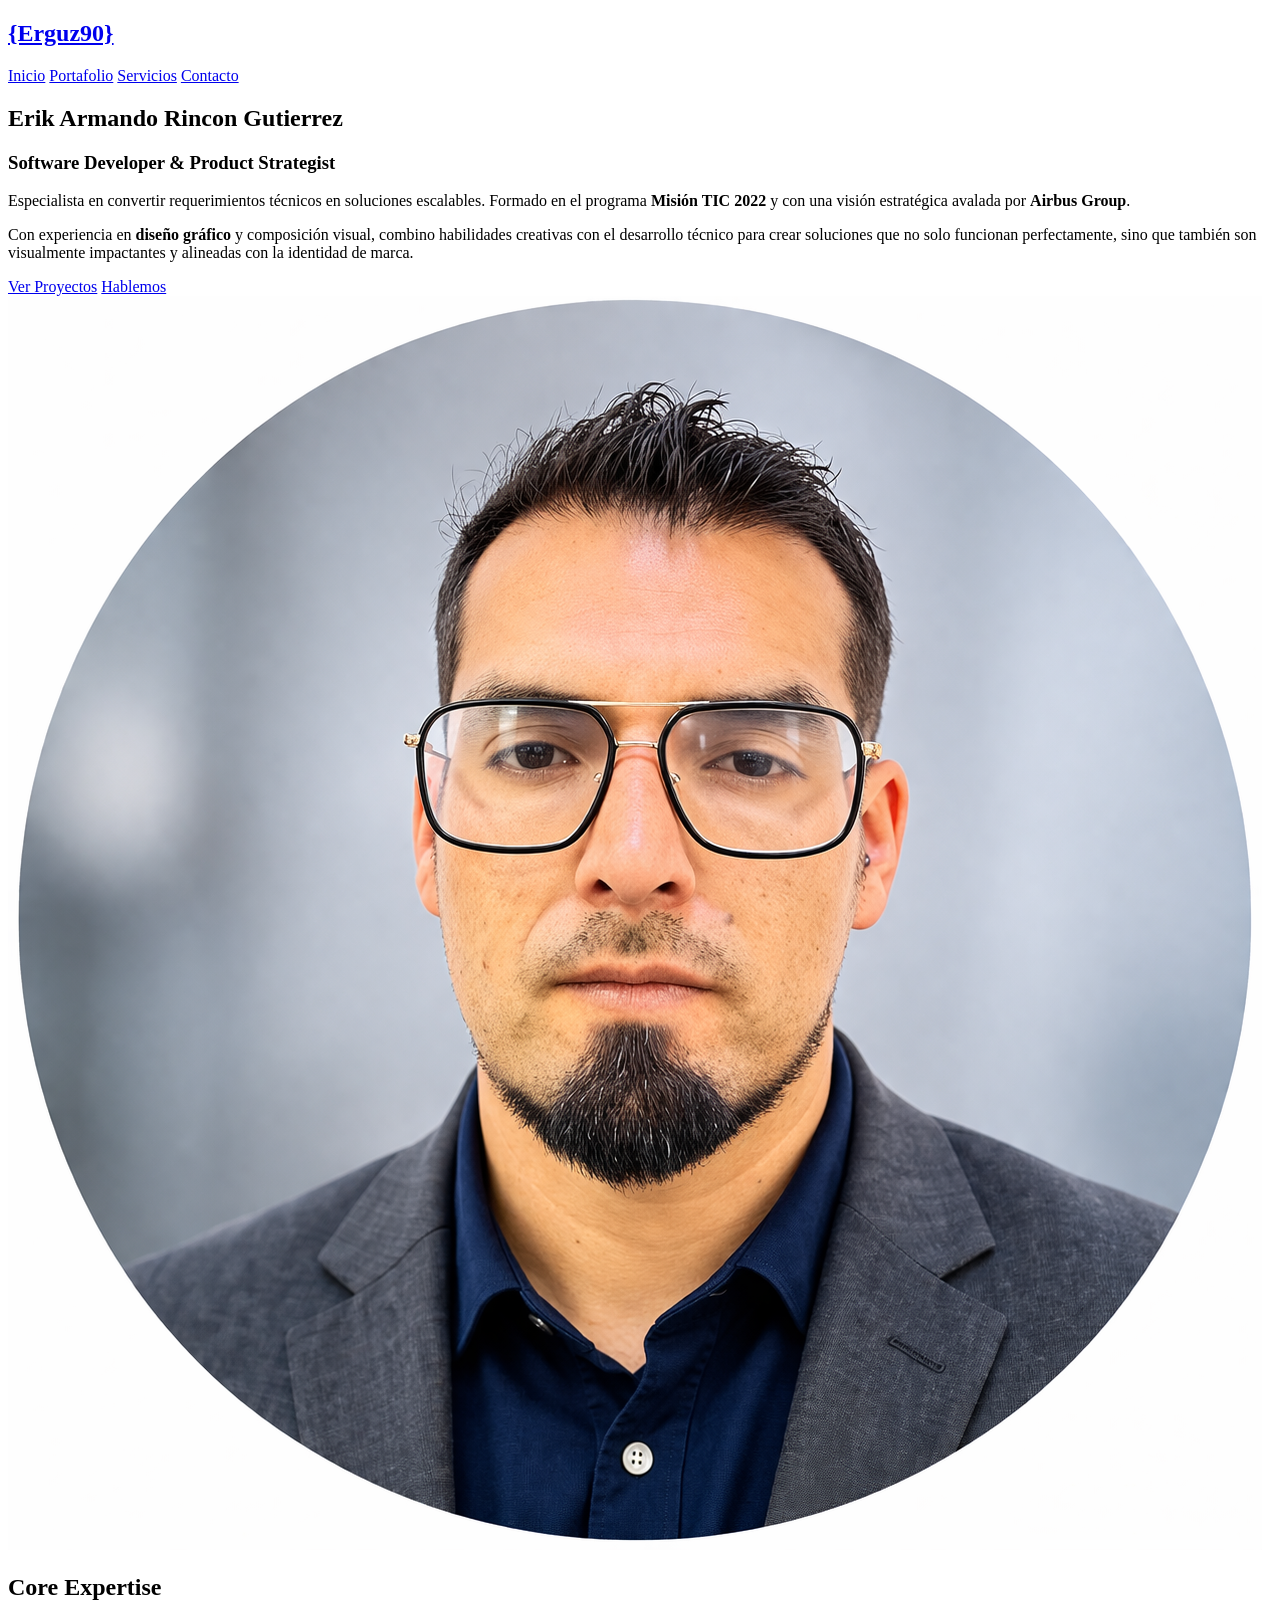
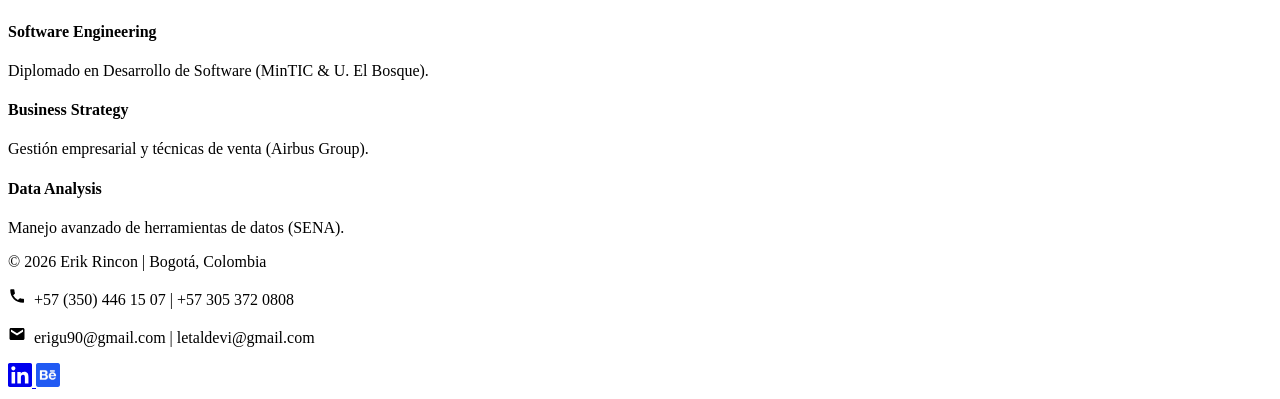
==== index.html @ 05377eed "agrego index y paginas principales" ====
<!DOCTYPE html>
<html lang="es">
<head>
    <meta charset="UTF-8">
    <meta name="viewport" content="width=device-width, initial-scale=1.0">
    <title>Erik Rincon | Software Developer & Product Strategist</title>
<link rel="stylesheet" href="css/styles.css">
</head>
<body>

<header class="navbar">
    
    <nav>
        <a href=index.html><h1 class="logo"><span>{Erguz90}</span></h1></a>
        <a href="index.html">Inicio</a>
        <a href="portfolio.html">Portafolio</a>
        <a href="services.html">Servicios</a>
        <a href="contact.html">Contacto</a>
    </nav>
</header>

<section class="hero glass">
    <div class="hero-container">
        <div class="hero-text">
            <h2>Erik Armando Rincon Gutierrez</h2>
            <h3>Software Developer & Product Strategist</h3>
            <p>
                Especialista en convertir requerimientos técnicos en soluciones escalables. 
                Formado en el programa <strong>Misión TIC 2022</strong> y con una visión 
                estratégica avalada por <strong>Airbus Group</strong>.
            </p>
            <p>
                Con experiencia en <strong>diseño gráfico</strong> y composición visual, 
                combino habilidades creativas con el desarrollo técnico para crear soluciones 
                que no solo funcionan perfectamente, sino que también son visualmente impactantes 
                y alineadas con la identidad de marca.
            </p>
            <div class="hero-btns">
                <a href="portfolio.html" class="btn">Ver Proyectos</a>
                <a href="contact.html" class="btn btn-outline">Hablemos</a>
            </div>
        </div>
        <div class="hero-image">
            <img src="css/img/foto hoja de vida.png" alt="Erik Rincon">
        </div>
    </div>
</section>

<section class="experience-summary glass">
    <h2>Core Expertise</h2>
    <div class="skills-grid">
        <div class="skill-item">
            <h4>Software Engineering</h4>
            <p>Diplomado en Desarrollo de Software (MinTIC & U. El Bosque).</p>
        </div>
        <div class="skill-item">
            <h4>Business Strategy</h4>
            <p>Gestión empresarial y técnicas de venta (Airbus Group).</p>
        </div>
        <div class="skill-item">
            <h4>Data Analysis</h4>
            <p>Manejo avanzado de herramientas de datos (SENA).</p>
        </div>
    </div>
</section>

<footer>
    <div class="footer-content">
        <p><span class="copyright-icon">©</span> 2026 Erik Rincon | Bogotá, Colombia</p>
        <div class="footer-contact">
            <p><svg viewBox="0 0 24 24" xmlns="http://www.w3.org/2000/svg" style="width: 18px; height: 18px; margin-right: 0.5rem; fill: currentColor;"><path d="M6.62 10.79a15.053 15.053 0 006.59 6.59l2.2-2.2a1 1 0 011.11-.21c1.2.48 2.5.74 3.85.74a1 1 0 011 1V20a1 1 0 01-1 1C10.07 21 3 13.93 3 4a1 1 0 011-1h3.5a1 1 0 011 1c0 1.35.26 2.65.74 3.85a1 1 0 01-.21 1.11l-2.41 2.41z"/></svg>+57 (350) 446 15 07 | +57 305 372 0808</p>
            <p><svg viewBox="0 0 24 24" xmlns="http://www.w3.org/2000/svg" style="width: 18px; height: 18px; margin-right: 0.5rem; fill: currentColor;"><path d="M20 4H4c-1.1 0-2 .9-2 2v12c0 1.1.9 2 2 2h16c1.1 0 2-.9 2-2V6c0-1.1-.9-2-2-2zm0 4.99l-8 4.99-8-4.99V6l8 4.99L20 6v2.99z"/></svg>erigu90@gmail.com | letaldevi@gmail.com</p>
        </div>
        <div class="footer-social">
            <a href="https://www.linkedin.com/in/erguz90/" target="_blank" title="LinkedIn">
                <svg xmlns="http://www.w3.org/2000/svg" width="24" height="24" viewBox="0 0 24 24" fill="currentColor">
                    <path d="M20.447 20.452h-3.554v-5.569c0-1.328-.027-3.037-1.852-3.037-1.853 0-2.136 1.445-2.136 2.939v5.667H9.351V9h3.414v1.561h.046c.477-.9 1.637-1.85 3.37-1.85 3.601 0 4.267 2.37 4.267 5.455v6.286zM5.337 7.433c-1.144 0-2.063-.926-2.063-2.065 0-1.138.92-2.063 2.063-2.063 1.14 0 2.064.925 2.064 2.063 0 1.139-.925 2.065-2.064 2.065zm1.782 13.019H3.555V9h3.564v11.452zM22.225 0H1.771C.792 0 0 .774 0 1.729v20.542C0 23.227.792 24 1.771 24h20.451C23.2 24 24 23.227 24 22.271V1.729C24 .774 23.2 0 22.225 0Z"/>
                </svg>
            </a>
            <a href="https://www.behance.net/erigu900202/" target="_blank" title="Behance">
                <img src="css/img/behance.png" alt="Behance" style="width: 24px; height: 24px;">
            </a>
        </div>
    </div>
</footer>

</body>
</html>
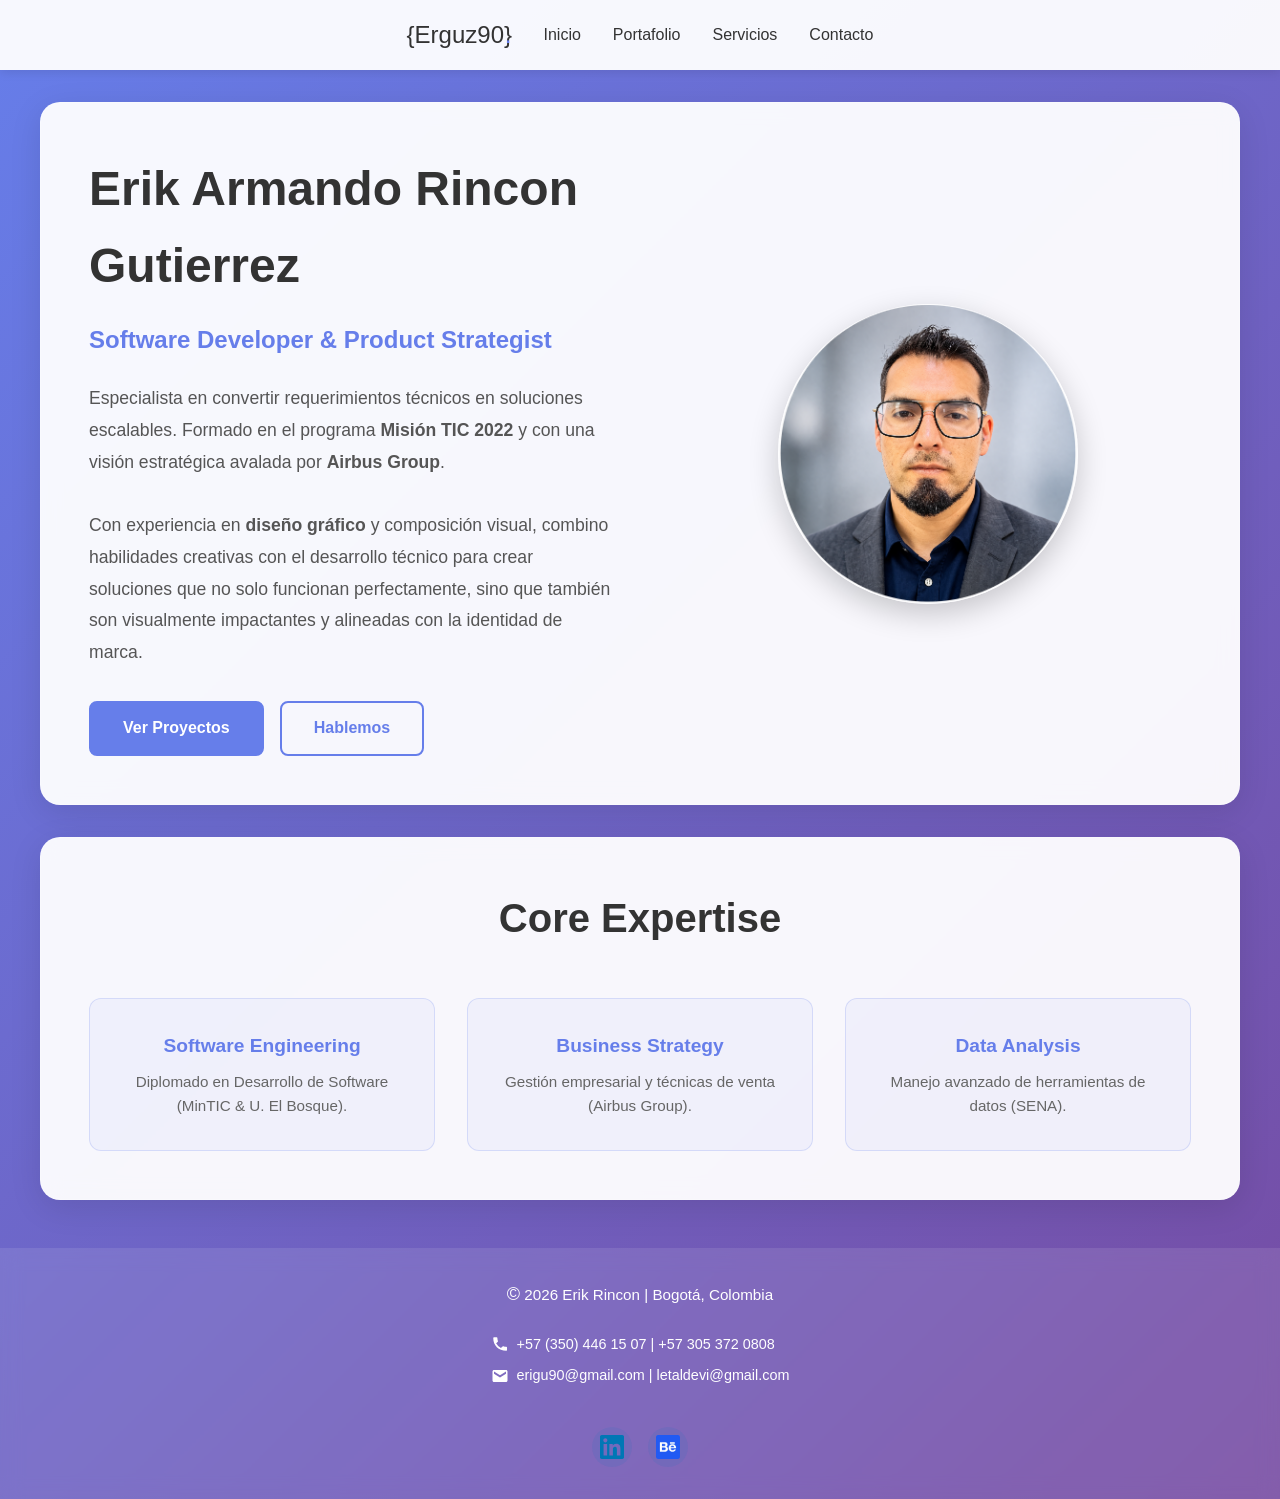
==== commit 016f66fc: "Update index.html cambios para el menu/navbar" ====
--- a/index.html
+++ b/index.html
@@ -4,18 +4,27 @@
     <meta charset="UTF-8">
     <meta name="viewport" content="width=device-width, initial-scale=1.0">
     <title>Erik Rincon | Software Developer & Product Strategist</title>
-<link rel="stylesheet" href="css/styles.css">
+    <link rel="stylesheet" href="css/styles.css">
+    <link rel="stylesheet" href="https://cdnjs.cloudflare.com/ajax/libs/font-awesome/6.0.0/css/all.min.css">
 </head>
 <body>
 
 <header class="navbar">
-    
     <nav>
-        <a href=index.html><h1 class="logo"><span>{Erguz90}</span></h1></a>
-        <a href="index.html">Inicio</a>
-        <a href="portfolio.html">Portafolio</a>
-        <a href="services.html">Servicios</a>
-        <a href="contact.html">Contacto</a>
+        <div class="logo"> {Erguz90}<span>.</span> </div>
+        
+        <button class="menu-toggle large-bars" id="mobile-menu">
+            <span class="bar-thick"></span>
+            <span class="bar-thick"></span>
+            <span class="bar-thick"></span>
+        </button>
+
+        <ul class="nav-links">
+            <li><a href="index.html">Inicio</a></li>
+            <li><a href="portfolio.html">Portafolio</a></li>
+            <li><a href="services.html">Servicios</a></li>
+            <li><a href="contact.html">Contacto</a></li>
+        </ul>
     </nav>
 </header>
 
@@ -83,6 +92,6 @@
         </div>
     </div>
 </footer>
-
+<script src="js/script.js"></script>
 </body>
-</html>+</html>
--- a/css/styles.css
+++ b/css/styles.css
@@ -0,0 +1,924 @@
+/* Footer Styles */
+footer {
+    background-color: rgba(255, 255, 255, 0.1);
+    padding: 2rem;
+    text-align: center;
+    margin-top: 3rem;
+    backdrop-filter: blur(10px);
+}
+
+.footer-content {
+    max-width: 1200px;
+    margin: 0 auto;
+    display: flex;
+    flex-direction: column;
+    align-items: center;
+    gap: 1rem;
+}
+
+.footer-content p {
+    margin: 0;
+    color: white;
+    font-size: 0.95rem;
+}
+
+.footer-contact {
+    text-align: center;
+    margin-bottom: 1rem;
+}
+
+.footer-contact p {
+    display: flex;
+    align-items: center;
+    margin: 0.5rem 0;
+    font-size: 0.9rem;
+}
+
+.copyright-icon {
+    font-size: 18px;
+}
+
+.footer-social {
+    display: flex;
+    gap: 1rem;
+}
+
+.footer-social a {
+    display: inline-flex;
+    align-items: center;
+    justify-content: center;
+    width: 40px;
+    height: 40px;
+    border-radius: 50%;
+    background-color: rgba(0, 119, 181, 0.1);
+    color: #0077b5;
+    transition: all 0.3s ease;
+    text-decoration: none;
+}
+
+.footer-social a:hover {
+    background-color: #0077b5;
+    color: white;
+    transform: translateY(-3px);
+    box-shadow: 0 4px 12px rgba(0, 119, 181, 0.3);
+}
+
+.footer-social svg {
+    width: 24px;
+    height: 24px;
+}
+
+/* General Styles */
+* {
+    margin: 0;
+    padding: 0;
+    box-sizing: border-box;
+}
+
+body {
+    font-family: 'Segoe UI', Tahoma, Geneva, Verdana, sans-serif;
+    line-height: 1.6;
+    color: #333;
+    background: linear-gradient(135deg, #667eea 0%, #764ba2 100%);
+    min-height: 100vh;
+}
+
+/* Navbar */
+.navbar {
+    background-color: rgba(255, 255, 255, 0.95);
+    padding: 1rem 2rem;
+    box-shadow: 0 2px 10px rgba(0, 0, 0, 0.1);
+    position: sticky;
+    top: 0;
+    z-index: 100;
+}
+
+.navbar nav {
+    max-width: 1200px;
+    margin: 0 auto;
+    display: flex;
+    justify-content: center;
+    align-items: center;
+    gap: 2rem;
+}
+.nav-links {
+    display: flex;
+    list-style: none;
+    gap: 2rem;
+    align-items: center;
+}
+.navbar a {
+    text-decoration: none;
+    color: #333;
+    font-weight: 500;
+    transition: color 0.3s ease;
+}
+
+.navbar a:hover {
+    color: #667eea;
+}
+
+.logo {
+    font-size: 1.5rem;
+    margin: 0;
+}
+
+.logo span {
+    color: #667eea;
+    margin-left: -0.3em;
+}
+
+/* Glass Effect */
+.glass {
+    background: rgba(255, 255, 255, 0.95);
+    backdrop-filter: blur(10px);
+    border-radius: 20px;
+    border: 1px solid rgba(255, 255, 255, 0.2);
+    padding: 3rem;
+    margin: 2rem auto;
+    max-width: 1200px;
+    box-shadow: 0 8px 32px rgba(0, 0, 0, 0.1);
+}
+
+/* Hero Section */
+.hero {
+    min-height: 70vh;
+    display: flex;
+    align-items: center;
+}
+
+.hero-container {
+    display: grid;
+    grid-template-columns: 1fr 1fr;
+    gap: 3rem;
+    align-items: center;
+    width: 100%;
+}
+
+.hero-text h2 {
+    font-size: 3rem;
+    margin-bottom: 1rem;
+    color: #333;
+}
+
+.hero-text h3 {
+    font-size: 1.5rem;
+    color: #667eea;
+    margin-bottom: 1.5rem;
+    font-weight: 600;
+}
+
+.hero-text p {
+    font-size: 1.1rem;
+    color: #555;
+    margin-bottom: 2rem;
+    line-height: 1.8;
+}
+
+.hero-btns {
+    display: flex;
+    gap: 1rem;
+    flex-wrap: wrap;
+}
+
+.btn {
+    padding: 0.8rem 2rem;
+    border-radius: 8px;
+    background-color: #667eea;
+    color: white;
+    text-decoration: none;
+    font-weight: 600;
+    transition: all 0.3s ease;
+    border: 2px solid #667eea;
+    cursor: pointer;
+}
+
+.btn:hover {
+    background-color: #764ba2;
+    border-color: #764ba2;
+    transform: translateY(-2px);
+    box-shadow: 0 4px 12px rgba(102, 126, 234, 0.4);
+}
+
+.btn-outline {
+    background-color: transparent;
+    color: #667eea;
+}
+
+.btn-outline:hover {
+    background-color: #667eea;
+    color: white;
+}
+
+.hero-image {
+    display: flex;
+    justify-content: center;
+    align-items: center;
+}
+
+.hero-image img {
+    max-width: 100%;
+    height: auto;
+    width: 300px;
+    height: 300px;
+    border-radius: 50%;
+    object-fit: cover;
+    box-shadow: 0 10px 30px rgba(0, 0, 0, 0.2);
+}
+
+/* Experience Summary / Skills */
+.experience-summary {
+    text-align: center;
+}
+
+.experience-summary h2 {
+    font-size: 2.5rem;
+    margin-bottom: 3rem;
+    color: #333;
+}
+
+.skills-grid {
+    display: grid;
+    grid-template-columns: repeat(auto-fit, minmax(250px, 1fr));
+    gap: 2rem;
+}
+
+.skill-item {
+    padding: 2rem;
+    background-color: rgba(102, 126, 234, 0.05);
+    border-radius: 12px;
+    border: 1px solid rgba(102, 126, 234, 0.2);
+    transition: all 0.3s ease;
+}
+
+.skill-item:hover {
+    background-color: rgba(102, 126, 234, 0.1);
+    transform: translateY(-5px);
+    box-shadow: 0 8px 20px rgba(102, 126, 234, 0.2);
+}
+
+.skill-item h4 {
+    color: #667eea;
+    margin-bottom: 0.5rem;
+    font-size: 1.2rem;
+}
+
+.skill-item p {
+    color: #666;
+    font-size: 0.95rem;
+}
+
+/* Portfolio Section */
+.portfolio {
+    text-align: center;
+}
+
+.portfolio h1 {
+    font-size: 2.5rem;
+    margin-bottom: 0.5rem;
+    color: #333;
+}
+
+.portfolio-subtitle {
+    color: #667eea;
+    font-size: 1.1rem;
+    margin-bottom: 3rem;
+}
+
+.projects-grid {
+    display: grid;
+    grid-template-columns: repeat(auto-fit, minmax(300px, 1fr));
+    gap: 2rem;
+    margin-top: 2rem;
+}
+
+.project-card {
+    background: white;
+    border-radius: 12px;
+    overflow: hidden;
+    box-shadow: 0 4px 15px rgba(0, 0, 0, 0.1);
+    transition: all 0.3s ease;
+    display: flex;
+    flex-direction: column;
+}
+
+.project-card:hover {
+    transform: translateY(-8px);
+    box-shadow: 0 12px 30px rgba(102, 126, 234, 0.2);
+}
+
+.project-image {
+    width: 100%;
+    height: 200px;
+    overflow: hidden;
+    background-color: #f0f0f0;
+}
+
+.project-image img {
+    width: 100%;
+    height: 100%;
+    object-fit: cover;
+    transition: transform 0.3s ease;
+}
+
+.project-card:hover .project-image img {
+    transform: scale(1.05);
+}
+
+.project-content {
+    padding: 1.5rem;
+    flex-grow: 1;
+    display: flex;
+    flex-direction: column;
+}
+
+.project-content h3 {
+    font-size: 1.3rem;
+    color: #333;
+    margin-bottom: 0.8rem;
+}
+
+.project-content p {
+    color: #666;
+    font-size: 0.95rem;
+    margin-bottom: 1rem;
+    flex-grow: 1;
+}
+
+.project-tags {
+    display: flex;
+    gap: 0.5rem;
+    margin-bottom: 1rem;
+    flex-wrap: wrap;
+}
+
+.tag {
+    display: inline-block;
+    background-color: rgba(102, 126, 234, 0.1);
+    color: #667eea;
+    padding: 0.3rem 0.8rem;
+    border-radius: 20px;
+    font-size: 0.8rem;
+    font-weight: 500;
+}
+
+.btn-small {
+    padding: 0.6rem 1.5rem;
+    font-size: 0.9rem;
+    align-self: flex-start;
+}
+.menu-toggle.large-bars {
+    display: none;
+    flex-direction: column;
+    justify-content: space-between;
+    width: 30px;  /* Ancho total grande */
+    height: 30px; /* Alto total grande */
+    background: none;
+    border: none;
+    cursor: pointer;
+    padding: 0;
+    z-index: 1000;
+}
+
+.bar-thick {
+    width: 100%;
+    height: 6px; /* Líneas muy gruesas */
+    background-color: #667eea; /* Tu color principal */
+    border-radius: 10px;
+    transition: all 0.3s ease;
+}
+/* Responsive Design */
+@media (max-width: 768px) {
+    .hero-container {
+        grid-template-columns: 1fr;
+    }
+    
+    .hero-text {
+        order: 2;
+    }
+    
+    .hero-image {
+        order: 1;
+    }
+    
+    .hero-text h2 {
+        font-size: 2rem;
+    }
+    
+    .hero-text h3 {
+        font-size: 1.2rem;
+    }
+    
+    .glass {
+        padding: 1.5rem;
+        margin: 1rem;
+    }
+    .menu-toggle.large-bars {
+        display: flex;
+    }
+    .navbar nav {
+        gap: 1rem;
+    }
+    .nav-links {
+        position: fixed;
+        left: -100%; /* Escondido a la izquierda */
+        top: 0;
+        flex-direction: column;
+        background: rgba(255, 255, 255, 0.98);
+        backdrop-filter: blur(10px);
+        width: 70%;
+        height: 100vh;
+        padding-top: 100px;
+        transition: 0.4s ease;
+        box-shadow: -10px 0 20px rgba(0,0,0,0.1);
+        z-index: 999;
+    }
+
+    .nav-links.active {
+        left: 0; /* Desliza hacia adentro */
+    }
+
+    /* Ajuste para que el logo no se vea minúsculo */
+    .logo {
+        font-size: 1.4rem;
+    }
+}
+    .footer-content {
+        gap: 1rem;
+        flex-direction: column;
+    }
+    
+    .projects-grid {
+        grid-template-columns: 1fr;
+    }
+
+
+/* Modal Styles */
+.modal {
+    display: none;
+    position: fixed;
+    z-index: 1000;
+    left: 0;
+    top: 0;
+    width: 100%;
+    height: 100%;
+    background-color: rgba(0, 0, 0, 0.8);
+    backdrop-filter: blur(5px);
+}
+
+.modal-content {
+    background-color: white;
+    margin: 5% auto;
+    padding: 2rem;
+    border-radius: 15px;
+    width: 90%;
+    max-width: 1200px;
+    max-height: 80vh;
+    overflow-y: auto;
+    position: relative;
+    box-shadow: 0 20px 60px rgba(0, 0, 0, 0.3);
+}
+
+.close {
+    position: absolute;
+    right: 20px;
+    top: 15px;
+    color: #aaa;
+    font-size: 28px;
+    font-weight: bold;
+    cursor: pointer;
+    transition: color 0.3s ease;
+}
+
+.close:hover,
+.close:focus {
+    color: #667eea;
+}
+
+#modalTitle {
+    color: #333;
+    margin-bottom: 1.5rem;
+    font-size: 2rem;
+    text-align: center;
+}
+
+.modal-images {
+    display: grid;
+    grid-template-columns: repeat(auto-fit, minmax(260px, 1fr));
+    grid-auto-rows: minmax(220px, auto);
+    gap: 1rem;
+    margin-top: 1rem;
+    align-items: start;
+}
+
+.modal-image-frame,
+.modal-video-frame {
+    width: 100%;
+    border-radius: 18px;
+    overflow: hidden;
+    box-shadow: 0 6px 22px rgba(0, 0, 0, 0.18);
+    background-color: #fff;
+    display: flex;
+    justify-content: center;
+    align-items: center;
+    position: relative;
+}
+
+.modal-image-frame-vertical,
+.modal-video-frame {
+    min-height: 340px;
+}
+
+.modal-media {
+    width: 100%;
+    height: 100%;
+    display: block;
+    border-radius: 8px;
+    transition: transform 0.35s ease;
+    cursor: pointer;
+    object-fit: cover;
+}
+
+.modal-image {
+    background-color: #f8f8f8;
+}
+
+.modal-video {
+    width: 100%;
+    height: 100%;
+    object-fit: contain;
+    background-color: #000;
+}
+
+.modal-video:fullscreen,
+.modal-video:-webkit-full-screen,
+.modal-video:-moz-full-screen,
+.modal-video:-ms-fullscreen {
+    width: auto;
+    height: 100%;
+    object-fit: contain;
+    background-color: #000;
+}
+
+.modal-media:hover {
+    transform: scale(1.06);
+}
+
+/* Modal responsive */
+@media (max-width: 768px) {
+    .modal-content {
+        margin: 2% auto;
+        padding: 1rem;
+        width: 95%;
+        max-height: 90vh;
+    }
+    
+    .modal-images {
+        grid-template-columns: 1fr;
+        gap: 0.8rem;
+    }
+    
+    .modal-image-frame-vertical,
+    .modal-video-frame {
+        min-height: 260px;
+    }
+    
+    .modal-video {
+        min-height: 260px;
+    }
+}
+
+/* Services Page Styles */
+.services-hero {
+    text-align: center;
+    margin-top: 2rem;
+}
+
+.services-hero h2 {
+    font-size: 2.5rem;
+    color: #333;
+    margin-bottom: 1rem;
+}
+
+.services-hero p {
+    font-size: 1.2rem;
+    color: #555;
+}
+
+.services-list {
+    display: grid;
+    grid-template-columns: repeat(auto-fit, minmax(300px, 1fr));
+    gap: 2rem;
+    margin: 3rem auto;
+}
+
+.service-card {
+    background: rgba(255, 255, 255, 0.9);
+    padding: 2rem;
+    border-radius: 15px;
+    box-shadow: 0 4px 15px rgba(0, 0, 0, 0.1);
+    transition: transform 0.3s ease, box-shadow 0.3s ease;
+    display: grid;
+    grid-template-columns: 200px 1fr;
+    gap: 1.5rem;
+    align-items: center;
+}
+
+.service-card:hover {
+    transform: translateY(-5px);
+    box-shadow: 0 8px 25px rgba(0, 0, 0, 0.15);
+}
+
+.service-card-image img {
+    width: 100%;
+    height: auto;
+    border-radius: 14px;
+    display: block;
+    object-fit: cover;
+}
+
+.service-card-content h3 {
+    font-size: 1.5rem;
+    color: #667eea;
+    margin-bottom: 1rem;
+}
+
+.service-card-content p {
+    color: #555;
+    margin-bottom: 1.5rem;
+}
+
+@media (max-width: 768px) {
+    .service-card {
+        grid-template-columns: 1fr;
+        text-align: center;
+    }
+
+    .service-card-image {
+        max-width: 100%;
+        margin: 0 auto;
+    }
+
+    .service-card-content {
+        display: block;
+    }
+}
+
+.service-card ul {
+    list-style: none;
+    padding: 0;
+}
+
+.service-card li {
+    color: #333;
+    margin-bottom: 0.5rem;
+    padding-left: 1.5rem;
+    position: relative;
+}
+
+.service-card li::before {
+    content: '✓';
+    color: #667eea;
+    position: absolute;
+    left: 0;
+}
+
+.cta {
+    text-align: center;
+    margin: 3rem auto;
+}
+
+.cta h2 {
+    font-size: 2rem;
+    color: #333;
+    margin-bottom: 1rem;
+}
+
+.cta p {
+    font-size: 1.1rem;
+    color: #555;
+    margin-bottom: 2rem;
+}
+
+/* Contact Page */
+.contact-page {
+    max-width: 1200px;
+    margin: 2rem auto;
+    display: grid;
+    gap: 2rem;
+}
+
+.contact-grid {
+    display: grid;
+    grid-template-columns: 1fr 1fr;
+    gap: 2rem;
+}
+
+.contact-left,
+.contact-right {
+    border-radius: 24px;
+    overflow: hidden;
+    min-height: 500px;
+}
+
+.contact-left {
+    background-color: #0f1a3f;
+    color: #f1f1f1;
+    padding: 3rem 2.5rem;
+    display: flex;
+    flex-direction: column;
+    justify-content: center;
+    gap: 2rem;
+}
+
+.contact-left h2,
+.contact-right h2 {
+    margin-bottom: 1.5rem;
+    letter-spacing: 0.2em;
+    text-transform: uppercase;
+    font-size: 2rem;
+    word-wrap: break-word;
+    text-align: center;
+}
+
+.contact-left p,
+.contact-left a,
+.contact-left li {
+    color: rgba(255, 255, 255, 0.9);
+}
+
+.contact-left .contact-block {
+    display: flex;
+    flex-direction: column;
+    gap: 1rem;
+}
+
+.contact-left .contact-block strong {
+    display: block;
+    margin-bottom: 0.5rem;
+    color: #667eea;
+}
+
+.contact-left .contact-block a {
+    color: #fff;
+    text-decoration: none;
+}
+
+.contact-left .contact-block a:hover {
+    color: #764ba2;
+}
+
+.contact-left .social-links {
+    display: flex;
+    gap: 1rem;
+    margin-top: 0.5rem;
+}
+
+.contact-left .social-links a {
+    width: 40px;
+    height: 40px;
+    display: inline-flex;
+    align-items: center;
+    justify-content: center;
+    background: rgba(255,255,255,0.08);
+    border-radius: 50%;
+    color: #fff;
+    transition: background 0.3s ease;
+}
+
+.contact-left .social-links a:hover {
+    background: #667eea;
+    color: #fff;
+}
+
+.contact-left .contact-list {
+    list-style: none;
+    padding: 0;
+    margin: 0;
+    display: grid;
+    gap: 0.75rem;
+}
+
+.contact-left .contact-list li {
+    display: flex;
+    align-items: center;
+    gap: 0.75rem;
+    font-size: 0.95rem;
+}
+
+.contact-left .contact-list svg {
+    width: 22px;
+    height: 22px;
+    fill: #667eea;
+}
+
+.contact-right {
+    position: relative;
+    background-color: #fff;
+    padding: 3rem;
+}
+
+.contact-right::before {
+    content: '';
+    position: absolute;
+    left: 0;
+    top: 0;
+    width: 110px;
+    height: 100%;
+    background: #667eea;
+    z-index: 0;
+}
+
+.contact-right .contact-form {
+    position: relative;
+    z-index: 1;
+    display: flex;
+    flex-direction: column;
+    gap: 1.5rem;
+}
+
+.contact-right .contact-form h2 {
+    color: #111;
+}
+
+.contact-right label {
+    font-weight: 600;
+    color: #333;
+    display: block;
+    margin-bottom: 0.5rem;
+}
+
+.contact-right input,
+.contact-right textarea {
+    width: 100%;
+    border: 1px solid #ddd;
+    border-radius: 12px;
+    padding: 1rem 1.1rem;
+    font-size: 1rem;
+    background: #f8f8f8;
+    color: #222;
+    outline: none;
+    transition: border-color 0.2s ease, box-shadow 0.2s ease;
+}
+
+.contact-right input:focus,
+.contact-right textarea:focus {
+    border-color: #667eea;
+    box-shadow: 0 0 0 4px rgba(102, 126, 234, 0.12);
+}
+
+.contact-right textarea {
+    min-height: 160px;
+    resize: vertical;
+}
+
+.contact-right .contact-submit {
+    width: fit-content;
+    padding: 0.95rem 2rem;
+    border-radius: 10px;
+    background-color: transparent;
+    border: 2px solid #667eea;
+    color: #111;
+    font-weight: 700;
+    text-transform: uppercase;
+    letter-spacing: 0.08em;
+    cursor: pointer;
+    transition: background 0.3s ease, color 0.3s ease;
+}
+
+.contact-right .contact-submit:hover {
+    background-color: #667eea;
+    color: #fff;
+}
+
+@media (max-width: 900px) {
+    .contact-grid {
+        grid-template-columns: 1fr;
+    }
+
+    .contact-left,
+    .contact-right {
+        min-height: auto;
+    }
+
+    .contact-right::before {
+        width: 100%;
+        height: 140px;
+    }
+
+    .contact-right {
+        padding-top: 5rem;
+    }
+}
+@media (max-width: 480px) {
+    .navbar {
+        padding: 1rem; /* Menos espacio lateral en móviles */
+    }
+    .navbar nav {
+        justify-content: space-between;
+        gap: 0.5rem;
+    }
+    .logo {
+        font-size: 1.2rem; /* Logo más pequeño en móvil */
+    }
+}
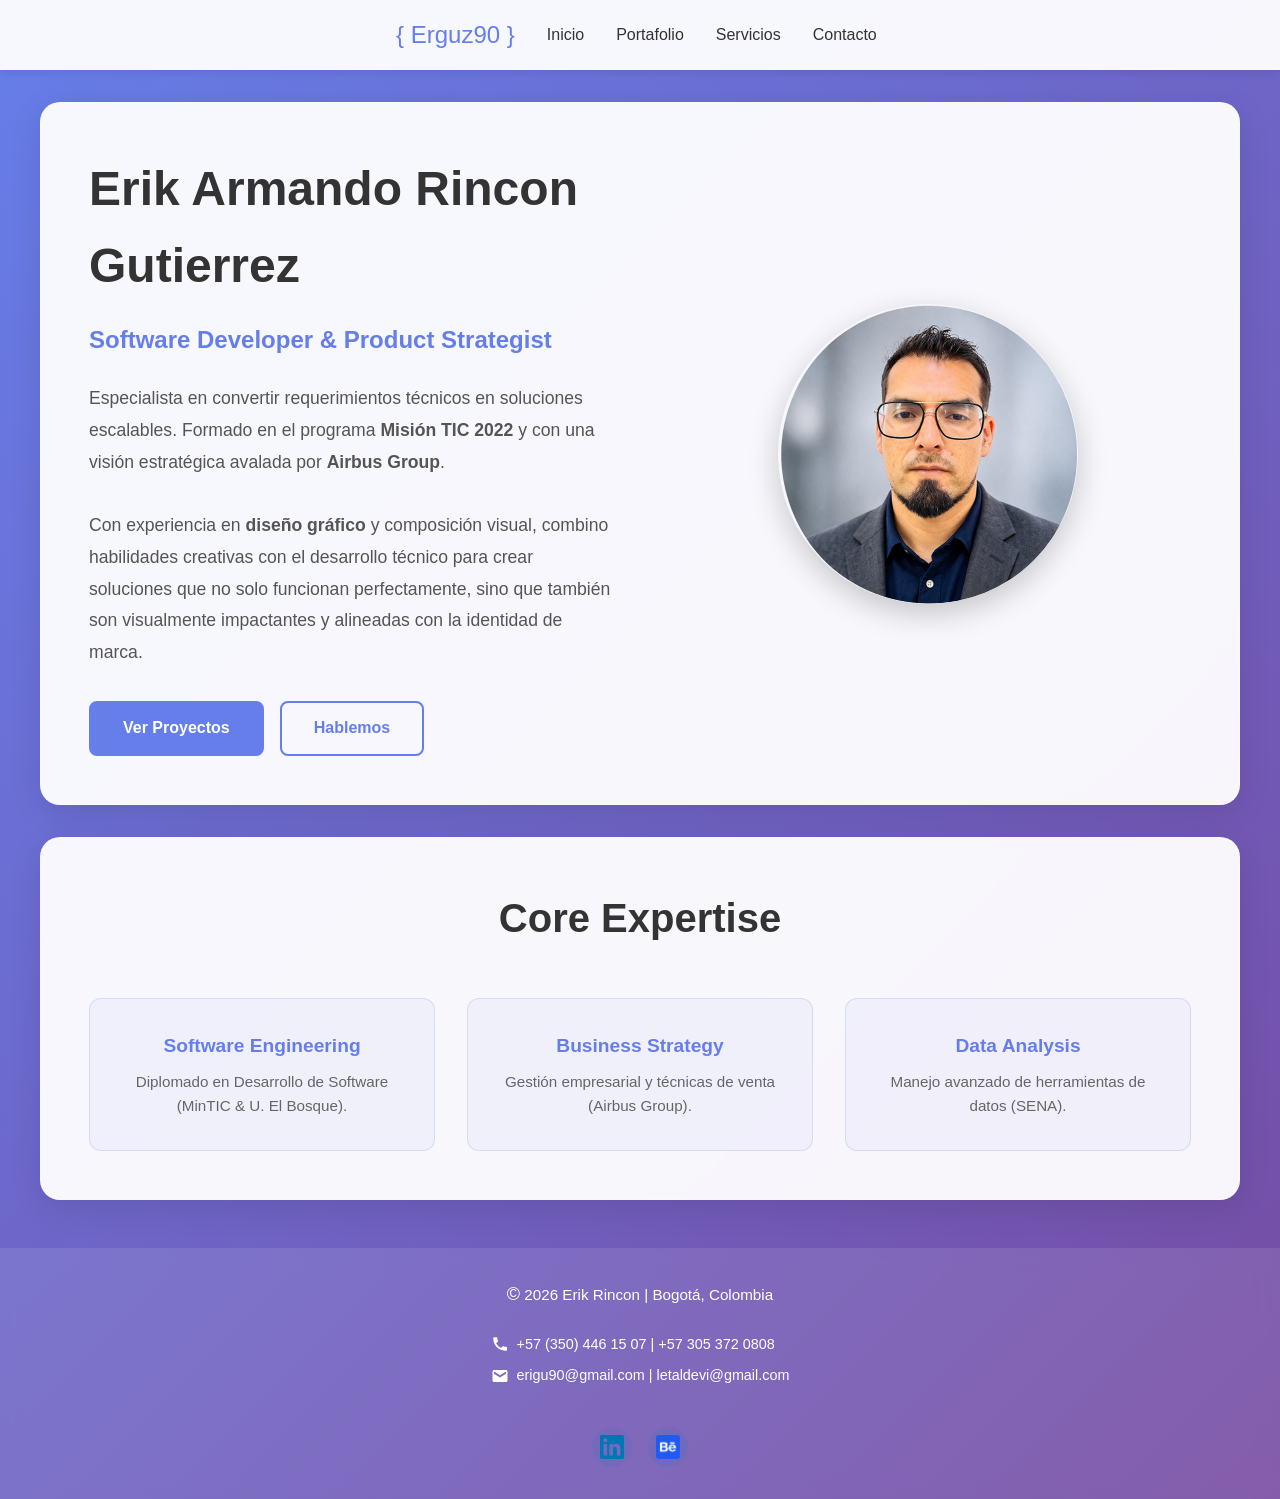
==== commit 47ff870e: "Update index.html" ====
--- a/index.html
+++ b/index.html
@@ -11,7 +11,7 @@
 
 <header class="navbar">
     <nav>
-        <div class="logo"> {Erguz90}<span>.</span> </div>
+        <div class="logo"><span>{ Erguz90 }</span> </div>
         
         <button class="menu-toggle large-bars" id="mobile-menu">
             <span class="bar-thick"></span>
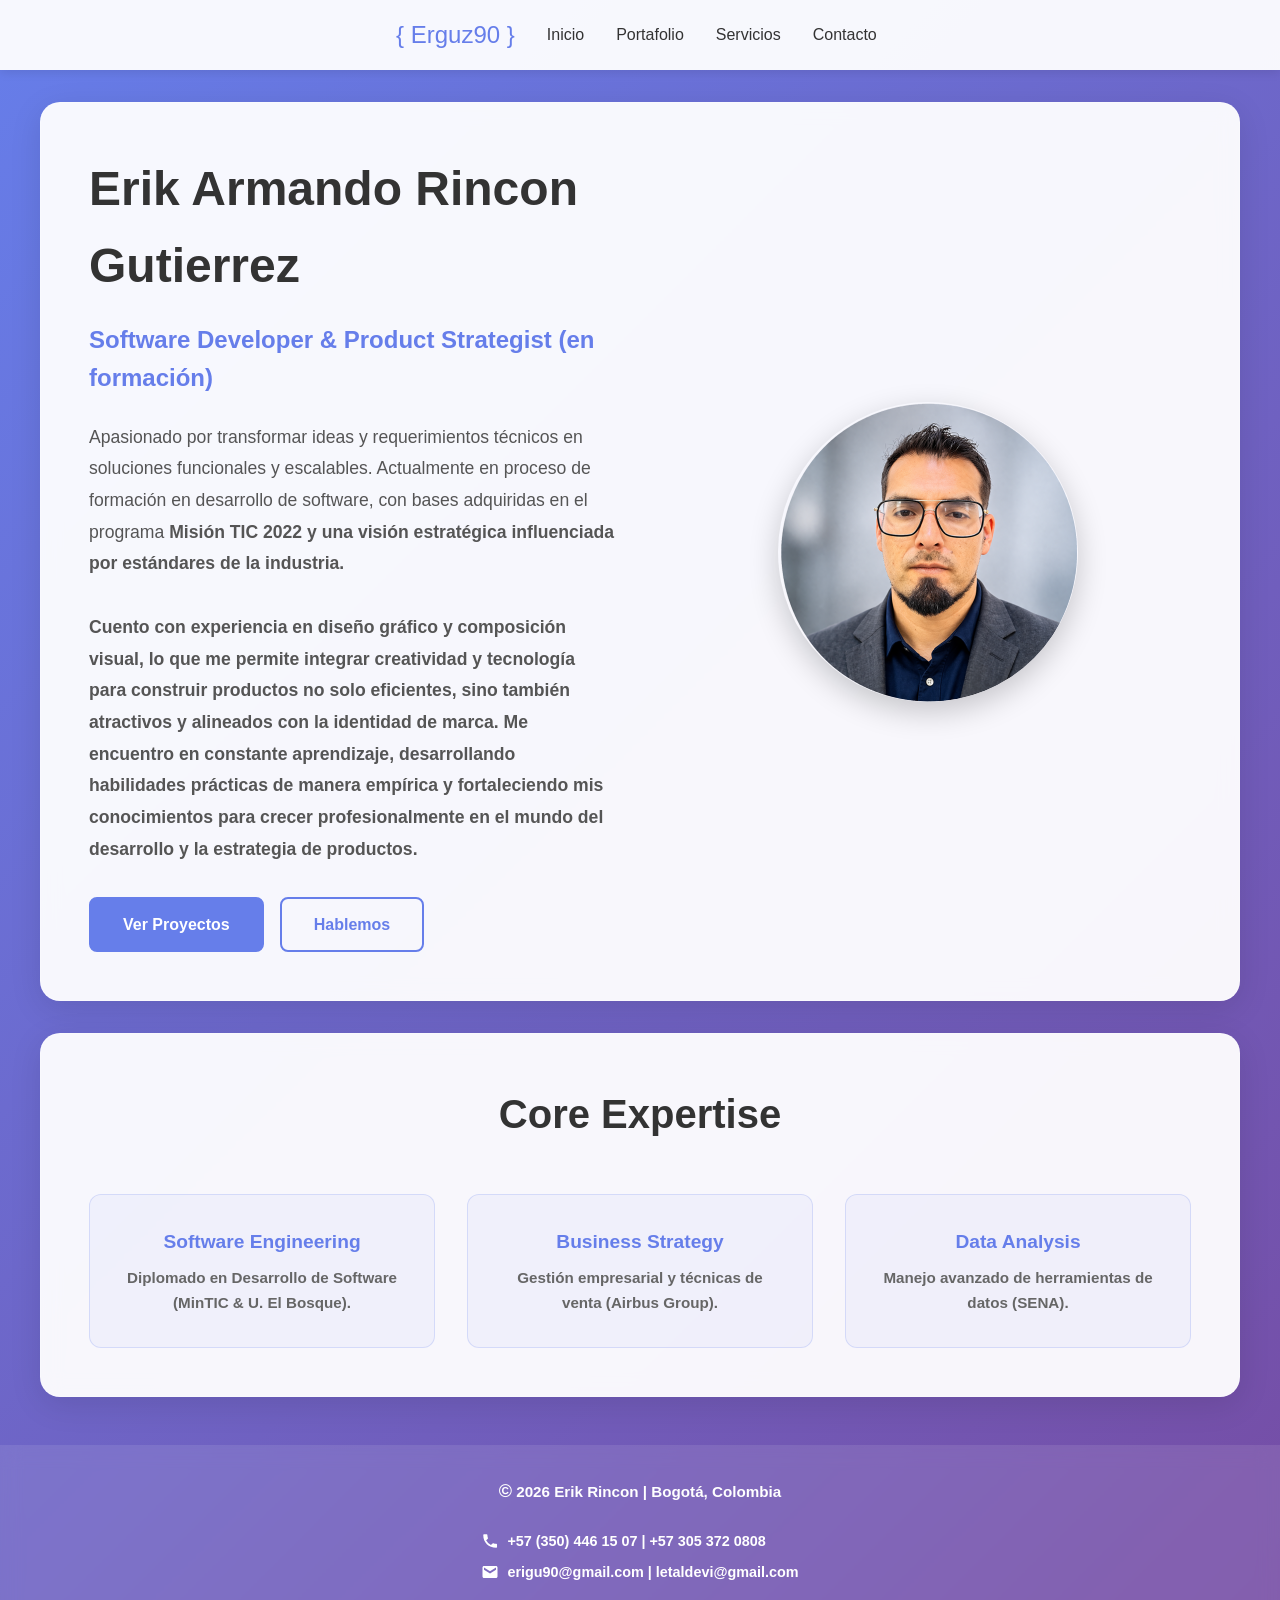
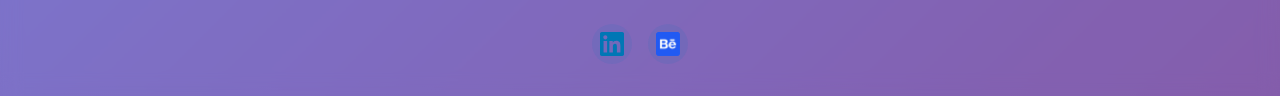
==== commit 64d3ac2a: "Update index.html" ====
--- a/index.html
+++ b/index.html
@@ -11,7 +11,7 @@
 
 <header class="navbar">
     <nav>
-        <div class="logo"><span>{ Erguz90 }</span> </div>
+        <div class="logo"><a href="index.html"><span>{ Erguz90 }</span></a> </div>
         
         <button class="menu-toggle large-bars" id="mobile-menu">
             <span class="bar-thick"></span>
@@ -32,17 +32,18 @@
     <div class="hero-container">
         <div class="hero-text">
             <h2>Erik Armando Rincon Gutierrez</h2>
-            <h3>Software Developer & Product Strategist</h3>
+            <h3>Software Developer & Product Strategist (en formación)</h3>
             <p>
-                Especialista en convertir requerimientos técnicos en soluciones escalables. 
-                Formado en el programa <strong>Misión TIC 2022</strong> y con una visión 
-                estratégica avalada por <strong>Airbus Group</strong>.
+                Apasionado por transformar ideas y requerimientos técnicos en soluciones funcionales y escalables.
+                Actualmente en proceso de formación en desarrollo de software, con bases adquiridas en el programa 
+                <strong>Misión TIC 2022<strong> y una visión estratégica influenciada por estándares de la industria.
             </p>
             <p>
-                Con experiencia en <strong>diseño gráfico</strong> y composición visual, 
-                combino habilidades creativas con el desarrollo técnico para crear soluciones 
-                que no solo funcionan perfectamente, sino que también son visualmente impactantes 
-                y alineadas con la identidad de marca.
+                Cuento con experiencia en diseño gráfico y composición visual, lo que me permite integrar creatividad 
+                y tecnología para construir productos no solo eficientes, sino también atractivos y alineados con la
+                identidad de marca.
+                Me encuentro en constante aprendizaje, desarrollando habilidades prácticas de manera empírica y fortaleciendo mis 
+                conocimientos para crecer profesionalmente en el mundo del desarrollo y la estrategia de productos.
             </p>
             <div class="hero-btns">
                 <a href="portfolio.html" class="btn">Ver Proyectos</a>
--- a/css/styles.css
+++ b/css/styles.css
@@ -287,7 +287,7 @@
 
 .projects-grid {
     display: grid;
-    grid-template-columns: repeat(auto-fit, minmax(300px, 1fr));
+    grid-template-columns: repeat(auto-fit, minmax(300px, 1fr))!important;
     gap: 2rem;
     margin-top: 2rem;
 }
@@ -442,15 +442,12 @@
     .logo {
         font-size: 1.4rem;
     }
-}
+
     .footer-content {
         gap: 1rem;
         flex-direction: column;
     }
-    
-    .projects-grid {
-        grid-template-columns: 1fr;
-    }
+}  
 
 
 /* Modal Styles */
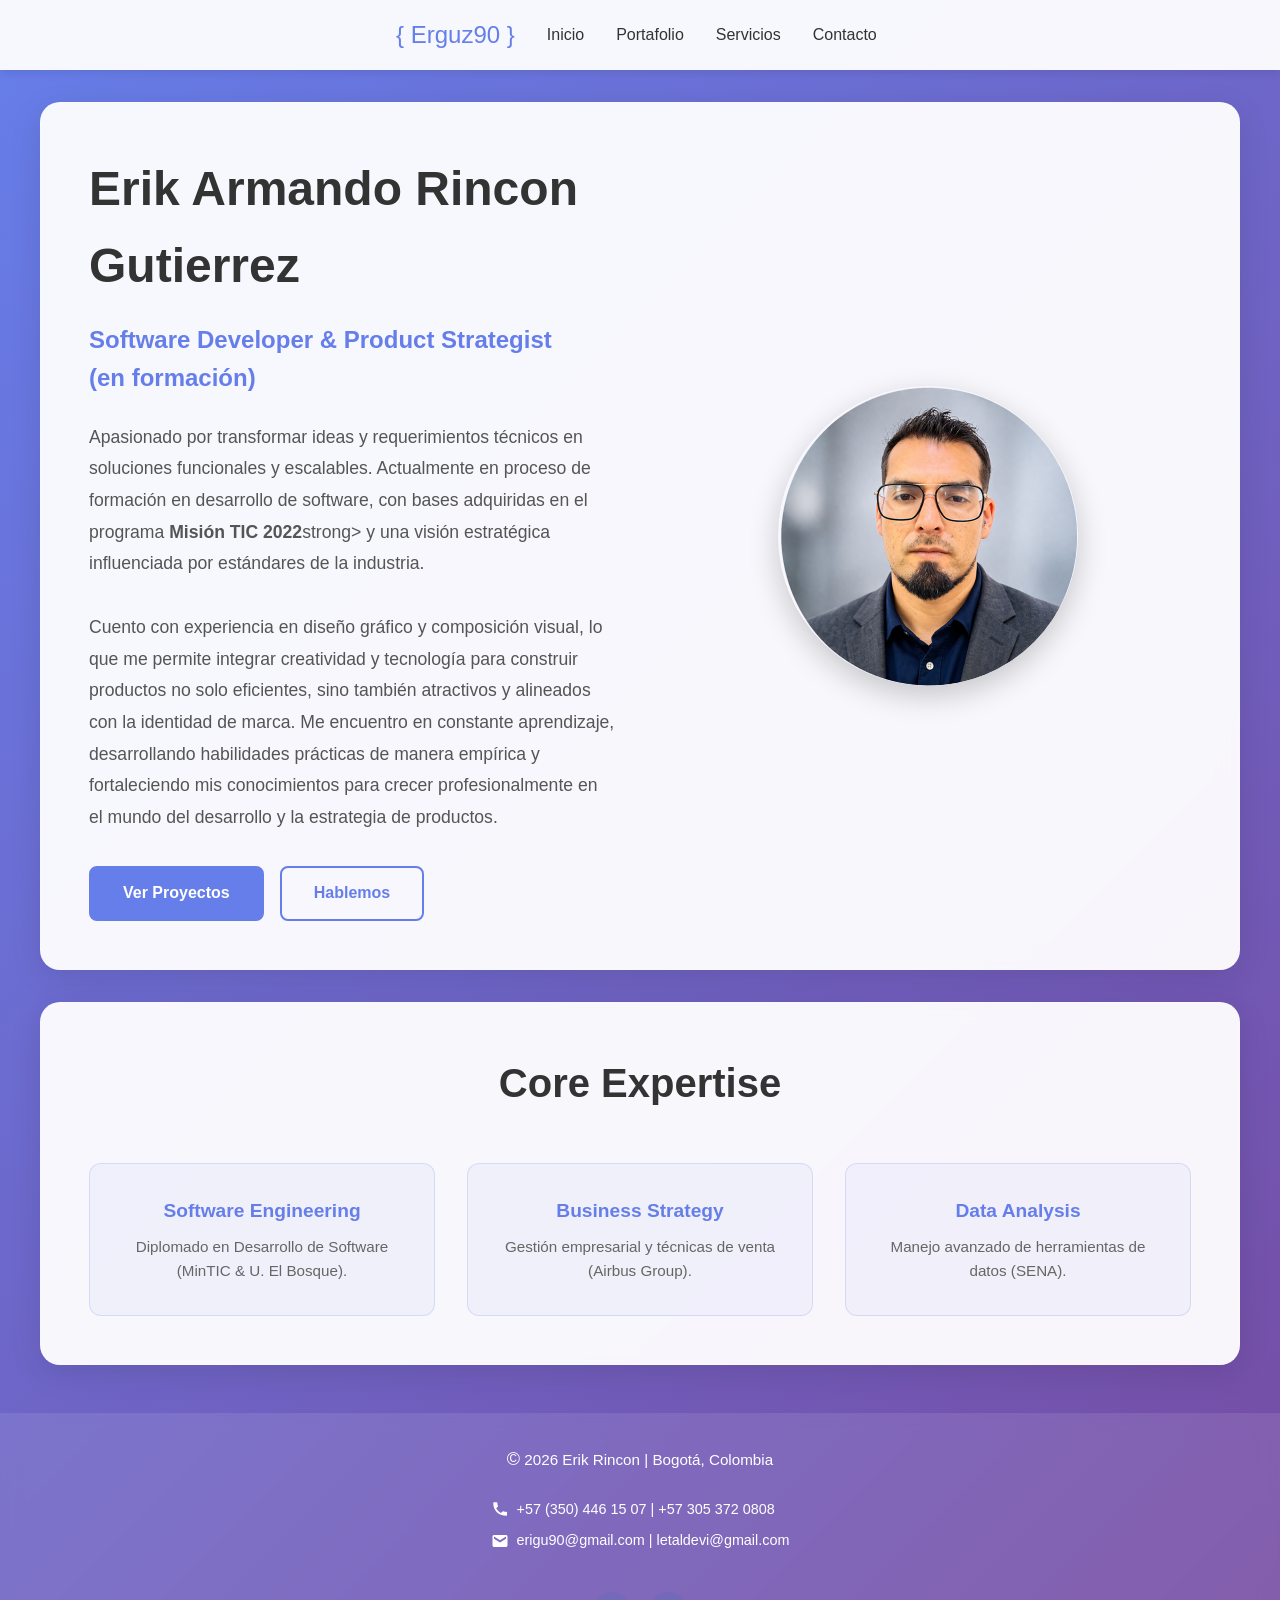
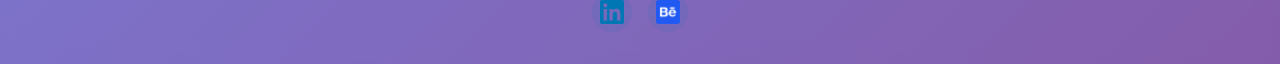
==== commit e8f7d4b6: "Update index.html" ====
--- a/index.html
+++ b/index.html
@@ -32,11 +32,11 @@
     <div class="hero-container">
         <div class="hero-text">
             <h2>Erik Armando Rincon Gutierrez</h2>
-            <h3>Software Developer & Product Strategist (en formación)</h3>
+            <h3>Software Developer & Product Strategist <br>(en formación)</h3>
             <p>
                 Apasionado por transformar ideas y requerimientos técnicos en soluciones funcionales y escalables.
                 Actualmente en proceso de formación en desarrollo de software, con bases adquiridas en el programa 
-                <strong>Misión TIC 2022<strong> y una visión estratégica influenciada por estándares de la industria.
+                <strong>Misión TIC 2022</strong>strong> y una visión estratégica influenciada por estándares de la industria.
             </p>
             <p>
                 Cuento con experiencia en diseño gráfico y composición visual, lo que me permite integrar creatividad 
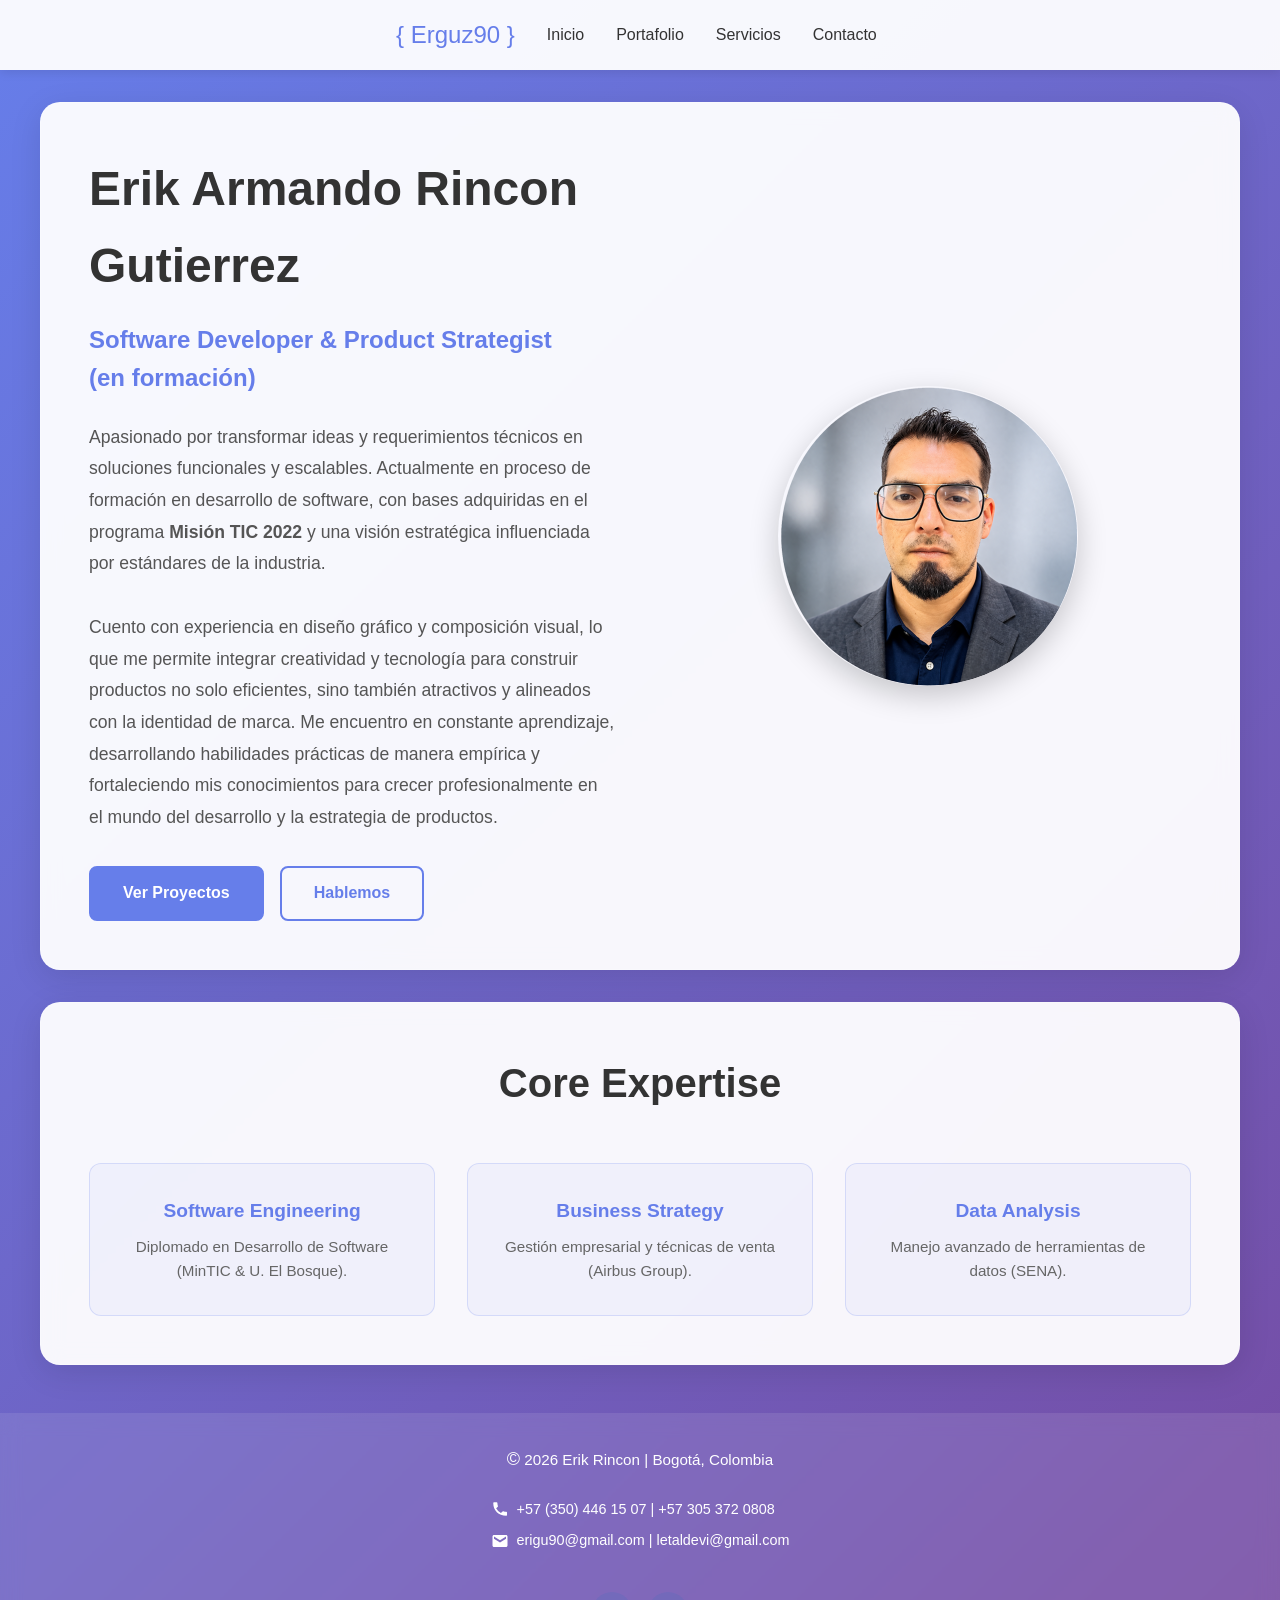
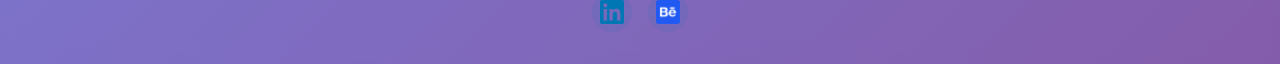
==== commit ef5fae68: "Update index.html" ====
--- a/index.html
+++ b/index.html
@@ -36,7 +36,7 @@
             <p>
                 Apasionado por transformar ideas y requerimientos técnicos en soluciones funcionales y escalables.
                 Actualmente en proceso de formación en desarrollo de software, con bases adquiridas en el programa 
-                <strong>Misión TIC 2022</strong>strong> y una visión estratégica influenciada por estándares de la industria.
+                <strong>Misión TIC 2022</strong> y una visión estratégica influenciada por estándares de la industria.
             </p>
             <p>
                 Cuento con experiencia en diseño gráfico y composición visual, lo que me permite integrar creatividad 
